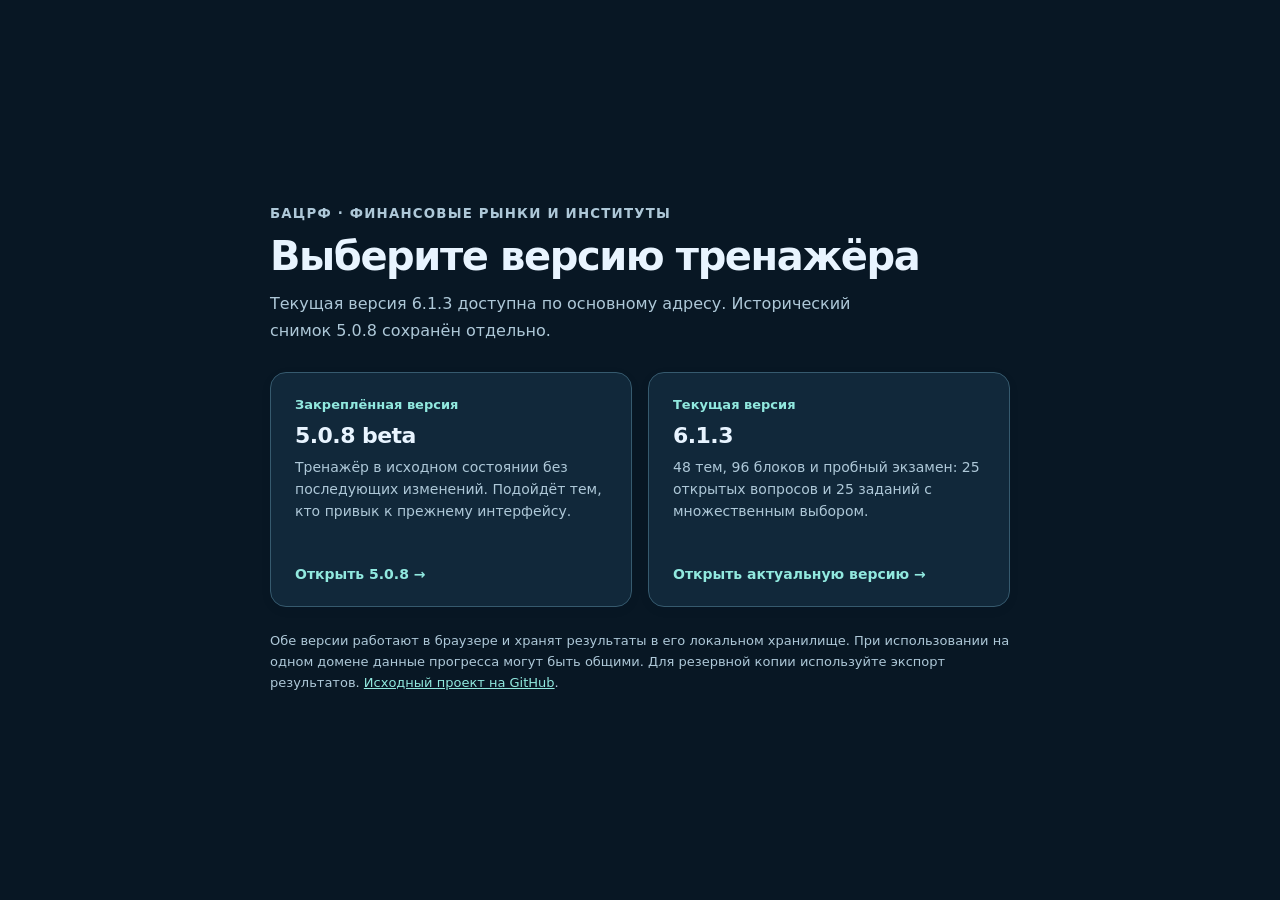
==== versions/index.html @ 303cf2e4 "6.1.3: все25MC и125поэлементныхобоснований с условиями" ====
<!DOCTYPE html>
<html lang="ru">
<head>
<meta charset="utf-8">
<meta name="viewport" content="width=device-width, initial-scale=1">
<meta name="color-scheme" content="dark">
<title>Выбор версии — Финансовые рынки и институты</title>
<style>
:root{font-family:system-ui,-apple-system,"Segoe UI",Arial,sans-serif;color-scheme:dark;--bg:#081724;--card:#11283a;--fg:#e8f4ff;--muted:#aec8d8;--edge:#365a6e;--link:#91e9df}
*{box-sizing:border-box}
body{margin:0;background:var(--bg);color:var(--fg);min-height:100vh;display:grid;place-items:center;padding:24px}
main{width:min(100%,740px)}
small{display:block;letter-spacing:.09em;text-transform:uppercase;color:var(--muted);font-weight:650}
h1{font-size:clamp(27px,4vw,40px);letter-spacing:-.035em;margin:12px 0}
.lead{color:var(--muted);line-height:1.65;max-width:600px;margin:0 0 28px}
.cards{display:grid;grid-template-columns:repeat(2,minmax(0,1fr));gap:16px}
.card{display:flex;flex-direction:column;text-decoration:none;color:inherit;background:var(--card);border:1px solid var(--edge);border-radius:16px;padding:24px;min-height:235px;box-shadow:0 3px 14px rgba(24,35,50,.035)}
.card:focus-visible,.card:hover{outline:2px solid var(--link);outline-offset:2px}
.status{color:var(--link);font-weight:700;font-size:13px}
.card h2{font-size:22px;letter-spacing:-.025em;margin:11px 0 9px}
.card p{font-size:14px;line-height:1.55;color:var(--muted);margin:0 0 20px}
.action{color:var(--link);font-size:14px;font-weight:650;margin-top:auto}
footer{font-size:13px;color:var(--muted);line-height:1.6;margin-top:24px}
footer a{color:var(--link)}
@media(max-width:550px){.cards{grid-template-columns:1fr}.card{min-height:195px}}

</style>
</head>
<body>
<main>
<small>БАЦРФ · Финансовые рынки и институты</small>
<h1>Выберите версию тренажёра</h1>
<p class="lead">Текущая версия 6.1.3 доступна по основному адресу. Исторический снимок 5.0.8 сохранён отдельно.</p>
<div class="cards">
<a class="card" href="../v5.0.8/">
  <span class="status">Закреплённая версия</span>
  <h2>5.0.8 beta</h2>
  <p>Тренажёр в исходном состоянии без последующих изменений. Подойдёт тем, кто привык к прежнему интерфейсу.</p>
  <span class="action">Открыть 5.0.8 →</span>
</a>
<a class="card" href="../">
  <span class="status">Текущая версия</span>
  <h2>6.1.3</h2>
  <p>48 тем, 96 блоков и пробный экзамен: 25 открытых вопросов и 25 заданий с множественным выбором.</p>
  <span class="action">Открыть актуальную версию →</span>
</a>
</div>
<footer>Обе версии работают в браузере и хранят результаты в его локальном хранилище. При использовании на одном домене данные прогресса могут быть общими. Для резервной копии используйте экспорт результатов. <a href="https://github.com/astsaryov-beep/bacrf-finance-trainer">Исходный проект на GitHub</a>.</footer>
</main>
</body>
</html>
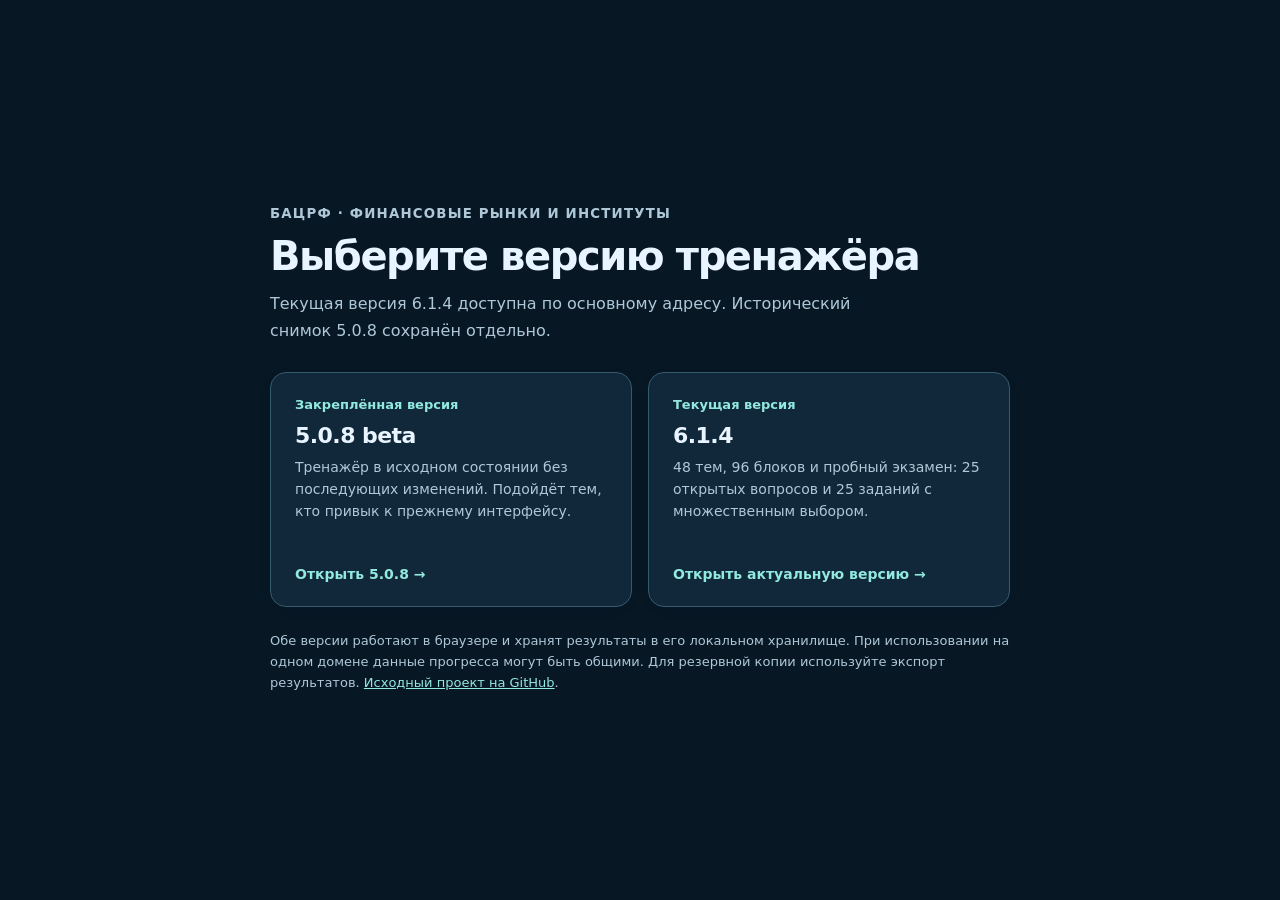
==== commit be31d7b2: "content: complete open exam and reconstructed topic coverage" ====
--- a/versions/index.html
+++ b/versions/index.html
@@ -30,7 +30,7 @@
 <main>
 <small>БАЦРФ · Финансовые рынки и институты</small>
 <h1>Выберите версию тренажёра</h1>
-<p class="lead">Текущая версия 6.1.3 доступна по основному адресу. Исторический снимок 5.0.8 сохранён отдельно.</p>
+<p class="lead">Текущая версия 6.1.4 доступна по основному адресу. Исторический снимок 5.0.8 сохранён отдельно.</p>
 <div class="cards">
 <a class="card" href="../v5.0.8/">
   <span class="status">Закреплённая версия</span>
@@ -40,7 +40,7 @@
 </a>
 <a class="card" href="../">
   <span class="status">Текущая версия</span>
-  <h2>6.1.3</h2>
+  <h2>6.1.4</h2>
   <p>48 тем, 96 блоков и пробный экзамен: 25 открытых вопросов и 25 заданий с множественным выбором.</p>
   <span class="action">Открыть актуальную версию →</span>
 </a>
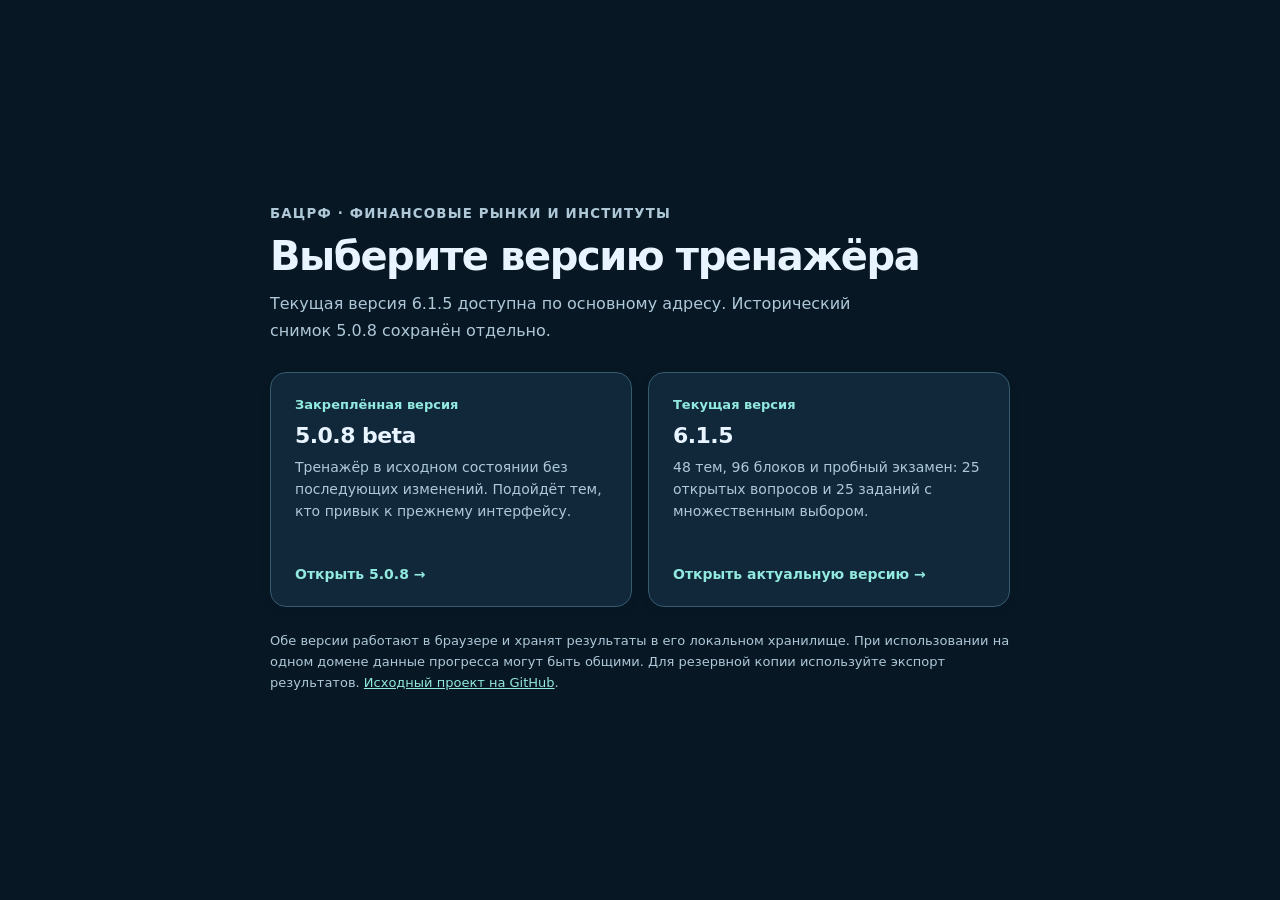
==== commit cf21168d: "feat: reproducible exam profile and conservative assessment" ====
--- a/versions/index.html
+++ b/versions/index.html
@@ -30,7 +30,7 @@
 <main>
 <small>БАЦРФ · Финансовые рынки и институты</small>
 <h1>Выберите версию тренажёра</h1>
-<p class="lead">Текущая версия 6.1.4 доступна по основному адресу. Исторический снимок 5.0.8 сохранён отдельно.</p>
+<p class="lead">Текущая версия 6.1.5 доступна по основному адресу. Исторический снимок 5.0.8 сохранён отдельно.</p>
 <div class="cards">
 <a class="card" href="../v5.0.8/">
   <span class="status">Закреплённая версия</span>
@@ -40,7 +40,7 @@
 </a>
 <a class="card" href="../">
   <span class="status">Текущая версия</span>
-  <h2>6.1.4</h2>
+  <h2>6.1.5</h2>
   <p>48 тем, 96 блоков и пробный экзамен: 25 открытых вопросов и 25 заданий с множественным выбором.</p>
   <span class="action">Открыть актуальную версию →</span>
 </a>
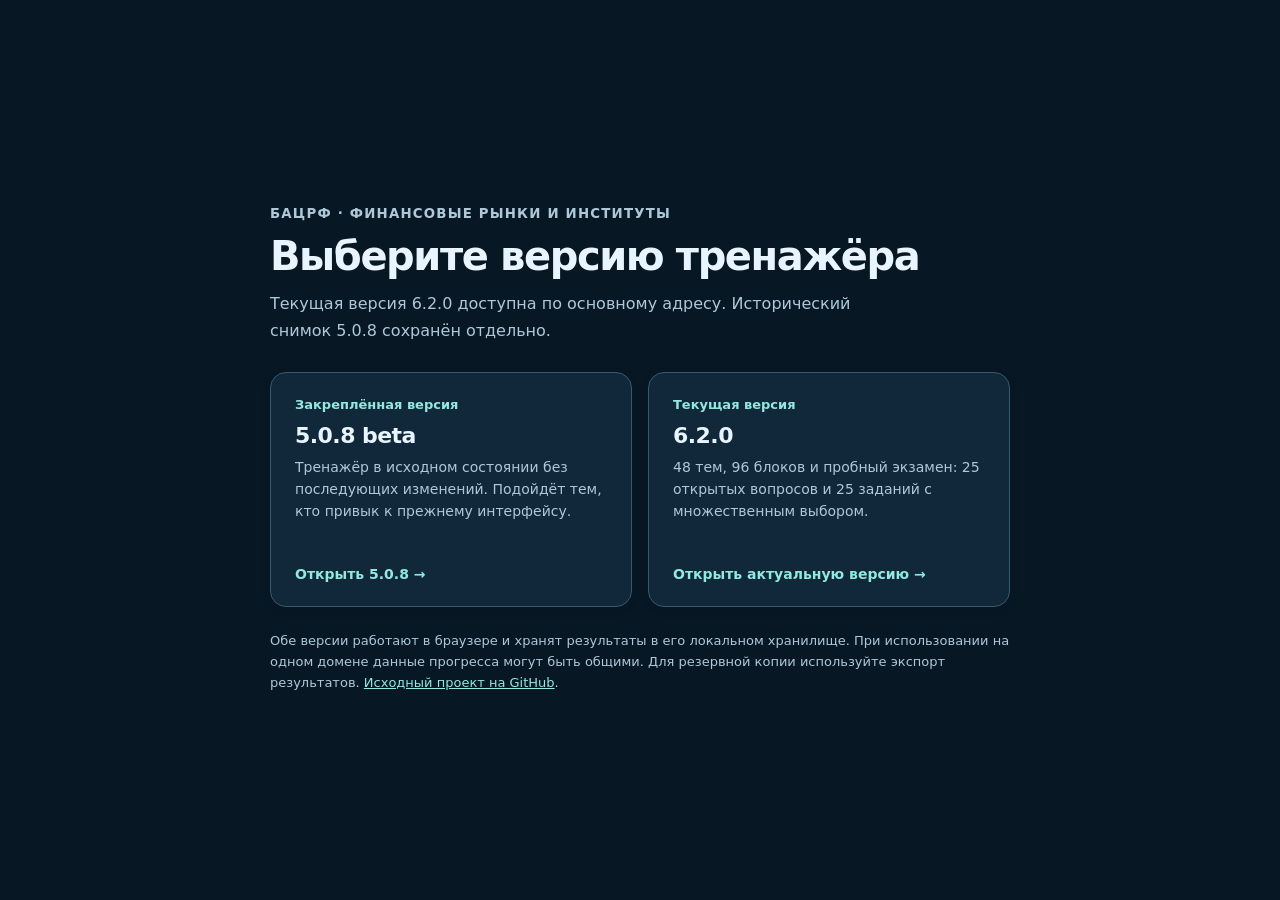
==== commit ccd7d0a0: "feat: connect exam practice to prerequisites and strengthen assessment" ====
--- a/versions/index.html
+++ b/versions/index.html
@@ -30,7 +30,7 @@
 <main>
 <small>БАЦРФ · Финансовые рынки и институты</small>
 <h1>Выберите версию тренажёра</h1>
-<p class="lead">Текущая версия 6.1.5 доступна по основному адресу. Исторический снимок 5.0.8 сохранён отдельно.</p>
+<p class="lead">Текущая версия 6.2.0 доступна по основному адресу. Исторический снимок 5.0.8 сохранён отдельно.</p>
 <div class="cards">
 <a class="card" href="../v5.0.8/">
   <span class="status">Закреплённая версия</span>
@@ -40,7 +40,7 @@
 </a>
 <a class="card" href="../">
   <span class="status">Текущая версия</span>
-  <h2>6.1.5</h2>
+  <h2>6.2.0</h2>
   <p>48 тем, 96 блоков и пробный экзамен: 25 открытых вопросов и 25 заданий с множественным выбором.</p>
   <span class="action">Открыть актуальную версию →</span>
 </a>
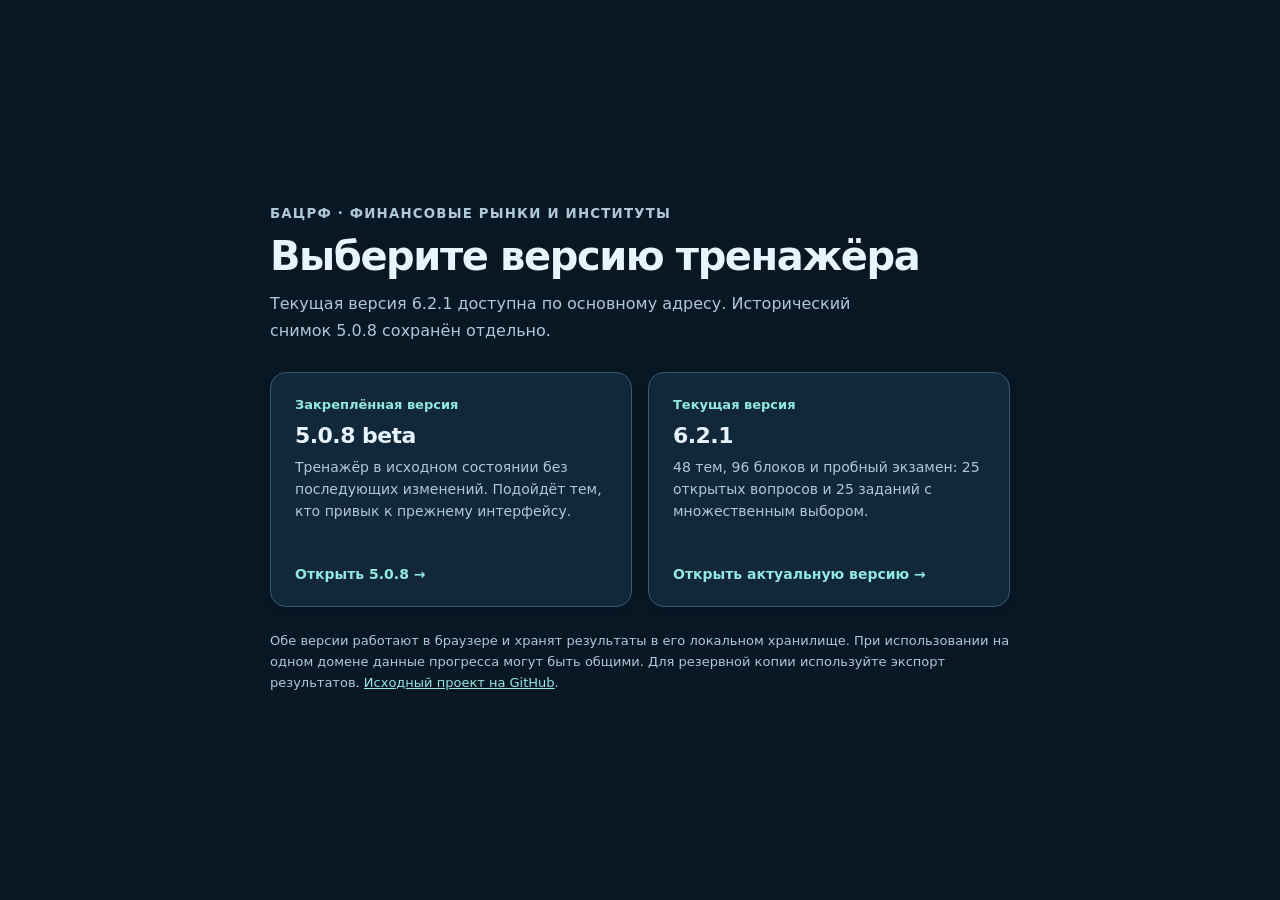
==== commit 27c0668e: "fix(release): synchronize 6.2.1 chooser and pending release metadata" ====
--- a/versions/index.html
+++ b/versions/index.html
@@ -30,7 +30,7 @@
 <main>
 <small>БАЦРФ · Финансовые рынки и институты</small>
 <h1>Выберите версию тренажёра</h1>
-<p class="lead">Текущая версия 6.2.0 доступна по основному адресу. Исторический снимок 5.0.8 сохранён отдельно.</p>
+<p class="lead">Текущая версия 6.2.1 доступна по основному адресу. Исторический снимок 5.0.8 сохранён отдельно.</p>
 <div class="cards">
 <a class="card" href="../v5.0.8/">
   <span class="status">Закреплённая версия</span>
@@ -40,7 +40,7 @@
 </a>
 <a class="card" href="../">
   <span class="status">Текущая версия</span>
-  <h2>6.2.0</h2>
+  <h2>6.2.1</h2>
   <p>48 тем, 96 блоков и пробный экзамен: 25 открытых вопросов и 25 заданий с множественным выбором.</p>
   <span class="action">Открыть актуальную версию →</span>
 </a>
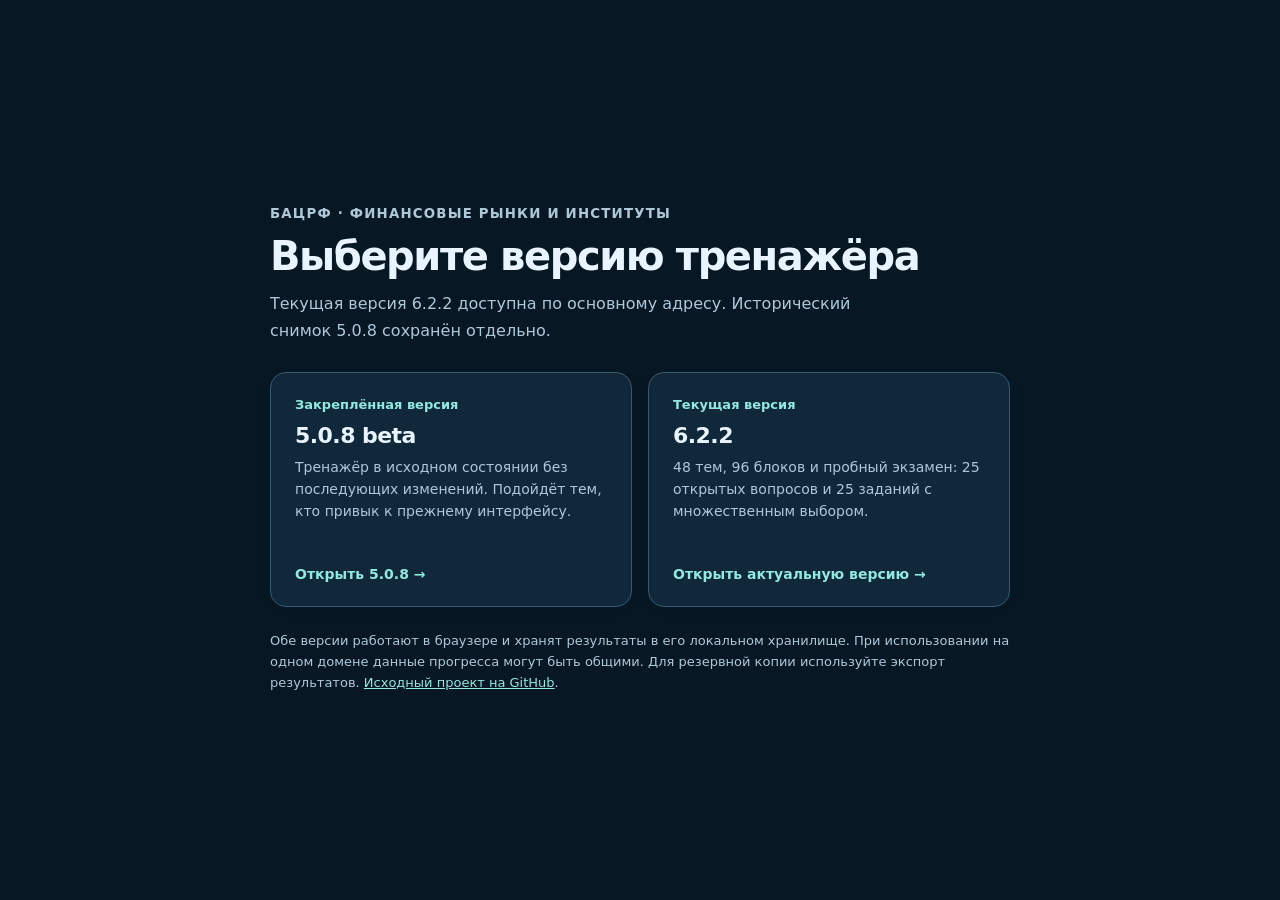
==== commit e03dfc07: "review(T33): checkpoint B04, 96 MC reviewed; 6.2.2 remains unpublished" ====
--- a/versions/index.html
+++ b/versions/index.html
@@ -30,7 +30,7 @@
 <main>
 <small>БАЦРФ · Финансовые рынки и институты</small>
 <h1>Выберите версию тренажёра</h1>
-<p class="lead">Текущая версия 6.2.1 доступна по основному адресу. Исторический снимок 5.0.8 сохранён отдельно.</p>
+<p class="lead">Текущая версия 6.2.2 доступна по основному адресу. Исторический снимок 5.0.8 сохранён отдельно.</p>
 <div class="cards">
 <a class="card" href="../v5.0.8/">
   <span class="status">Закреплённая версия</span>
@@ -40,7 +40,7 @@
 </a>
 <a class="card" href="../">
   <span class="status">Текущая версия</span>
-  <h2>6.2.1</h2>
+  <h2>6.2.2</h2>
   <p>48 тем, 96 блоков и пробный экзамен: 25 открытых вопросов и 25 заданий с множественным выбором.</p>
   <span class="action">Открыть актуальную версию →</span>
 </a>
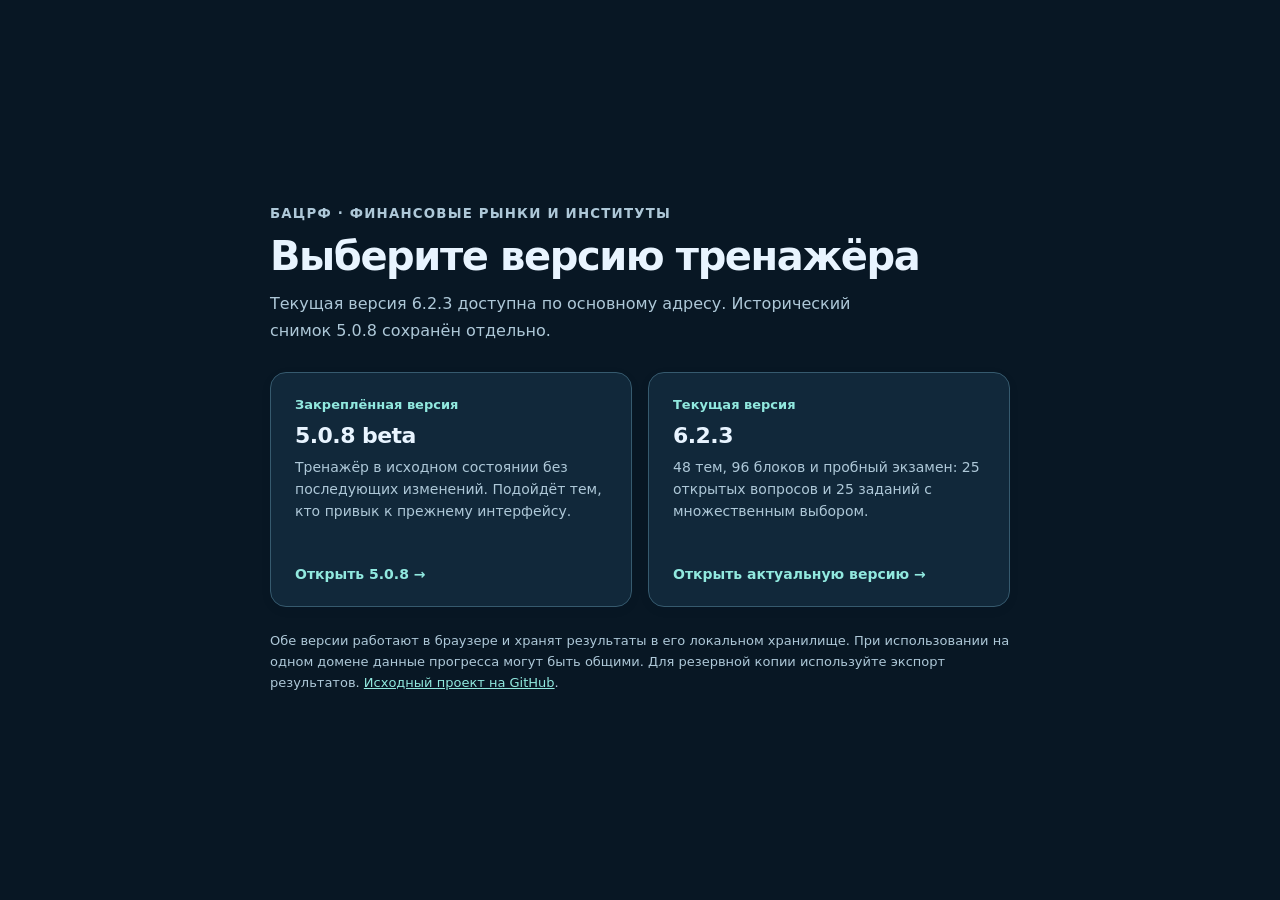
==== commit be4d4f7c: "T33 CP178: expand reviewed mock pool to 227 with atomic constraints, preserve open assessment" ====
--- a/versions/index.html
+++ b/versions/index.html
@@ -30,7 +30,7 @@
 <main>
 <small>БАЦРФ · Финансовые рынки и институты</small>
 <h1>Выберите версию тренажёра</h1>
-<p class="lead">Текущая версия 6.2.2 доступна по основному адресу. Исторический снимок 5.0.8 сохранён отдельно.</p>
+<p class="lead">Текущая версия 6.2.3 доступна по основному адресу. Исторический снимок 5.0.8 сохранён отдельно.</p>
 <div class="cards">
 <a class="card" href="../v5.0.8/">
   <span class="status">Закреплённая версия</span>
@@ -40,7 +40,7 @@
 </a>
 <a class="card" href="../">
   <span class="status">Текущая версия</span>
-  <h2>6.2.2</h2>
+  <h2>6.2.3</h2>
   <p>48 тем, 96 блоков и пробный экзамен: 25 открытых вопросов и 25 заданий с множественным выбором.</p>
   <span class="action">Открыть актуальную версию →</span>
 </a>
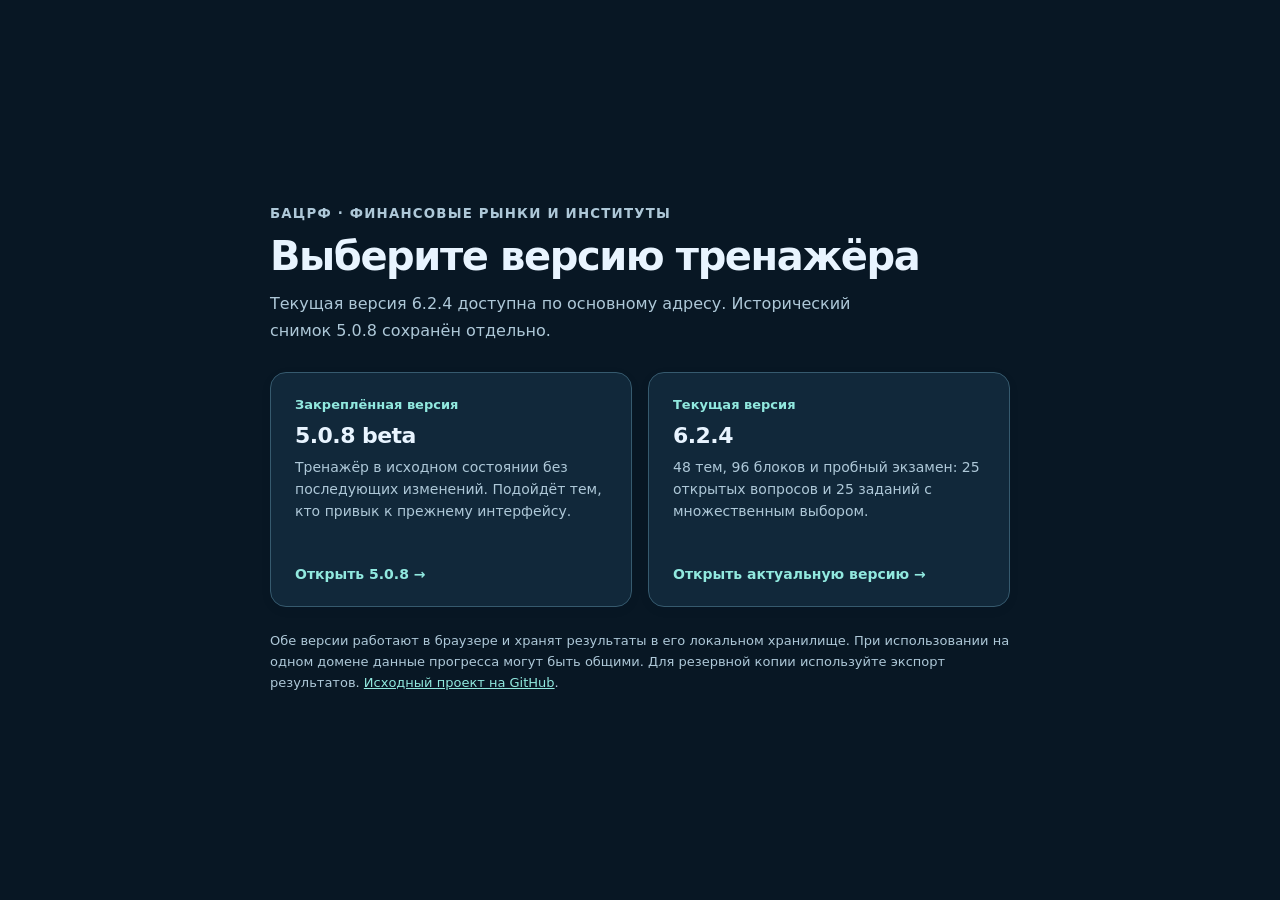
==== commit d9c8b3aa: "T35: correct topics and explain separate course/exam progress scopes" ====
--- a/versions/index.html
+++ b/versions/index.html
@@ -30,7 +30,7 @@
 <main>
 <small>БАЦРФ · Финансовые рынки и институты</small>
 <h1>Выберите версию тренажёра</h1>
-<p class="lead">Текущая версия 6.2.3 доступна по основному адресу. Исторический снимок 5.0.8 сохранён отдельно.</p>
+<p class="lead">Текущая версия 6.2.4 доступна по основному адресу. Исторический снимок 5.0.8 сохранён отдельно.</p>
 <div class="cards">
 <a class="card" href="../v5.0.8/">
   <span class="status">Закреплённая версия</span>
@@ -40,7 +40,7 @@
 </a>
 <a class="card" href="../">
   <span class="status">Текущая версия</span>
-  <h2>6.2.3</h2>
+  <h2>6.2.4</h2>
   <p>48 тем, 96 блоков и пробный экзамен: 25 открытых вопросов и 25 заданий с множественным выбором.</p>
   <span class="action">Открыть актуальную версию →</span>
 </a>
